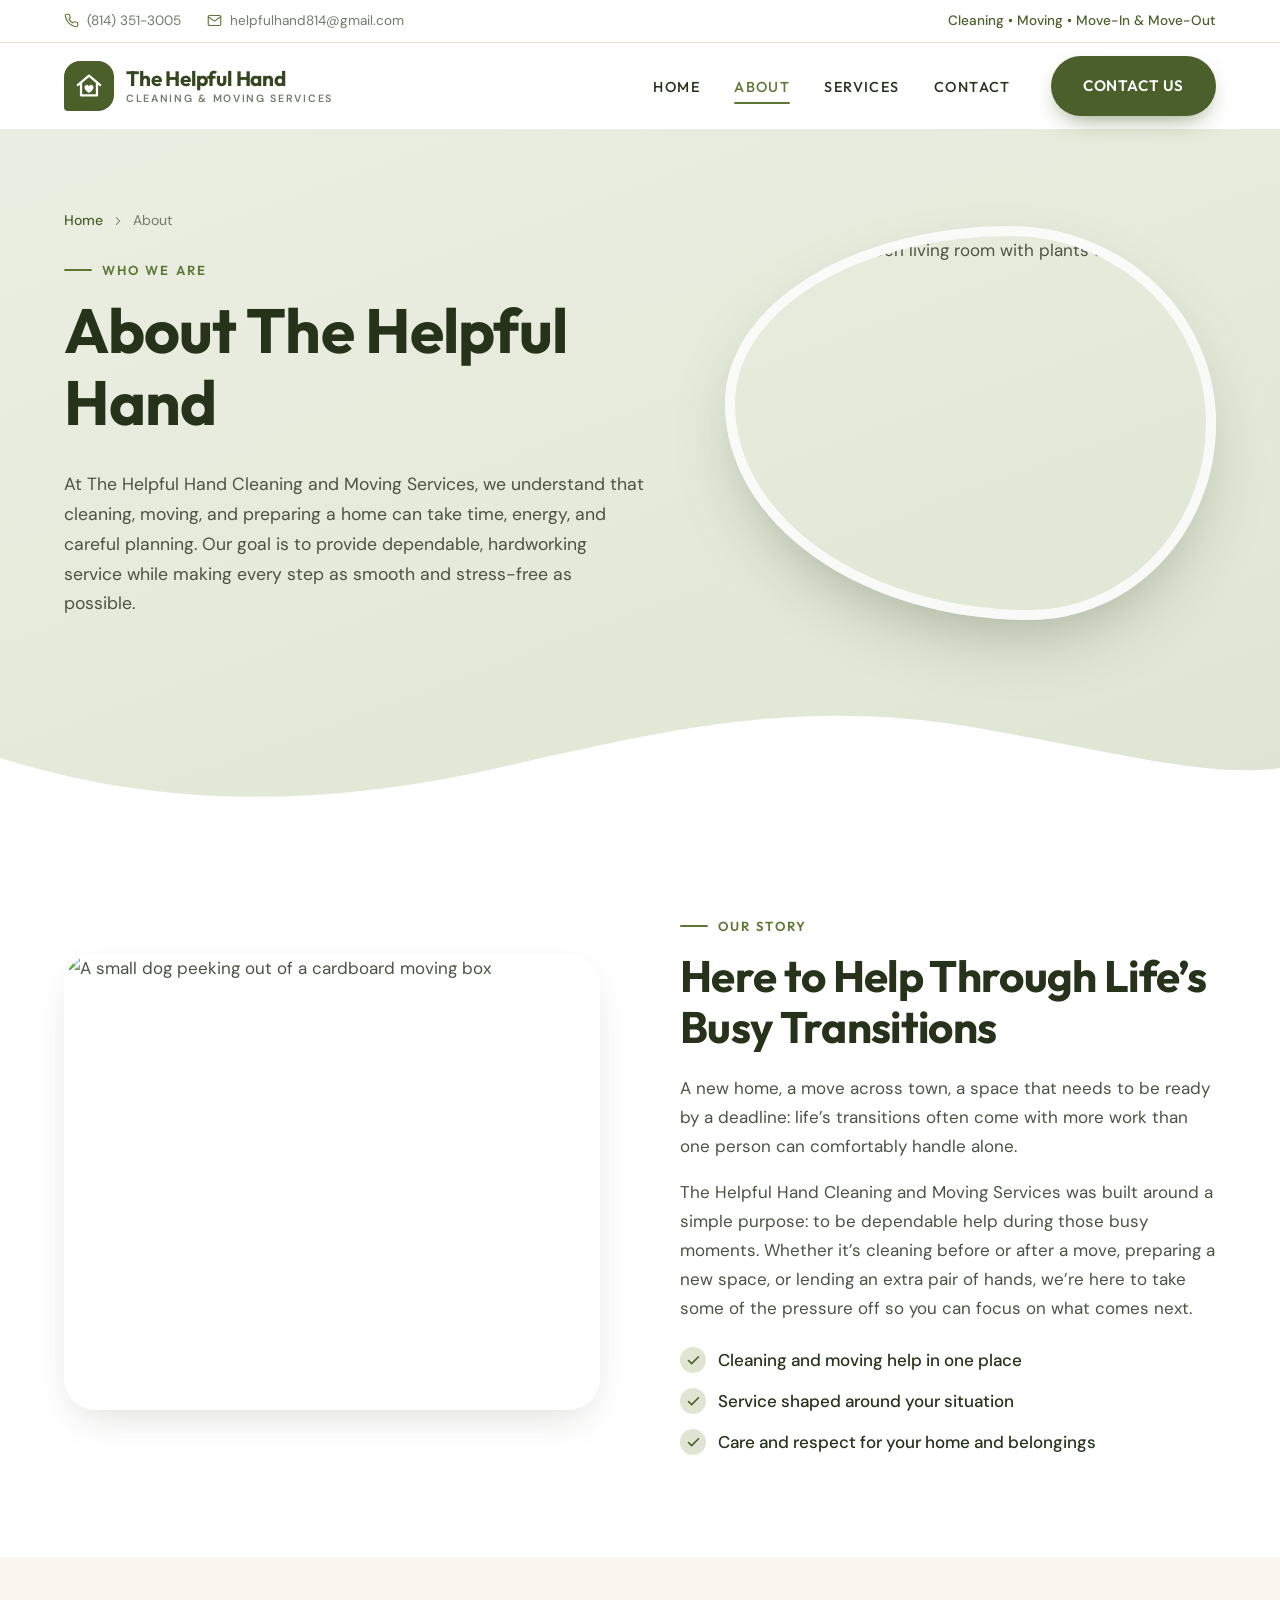
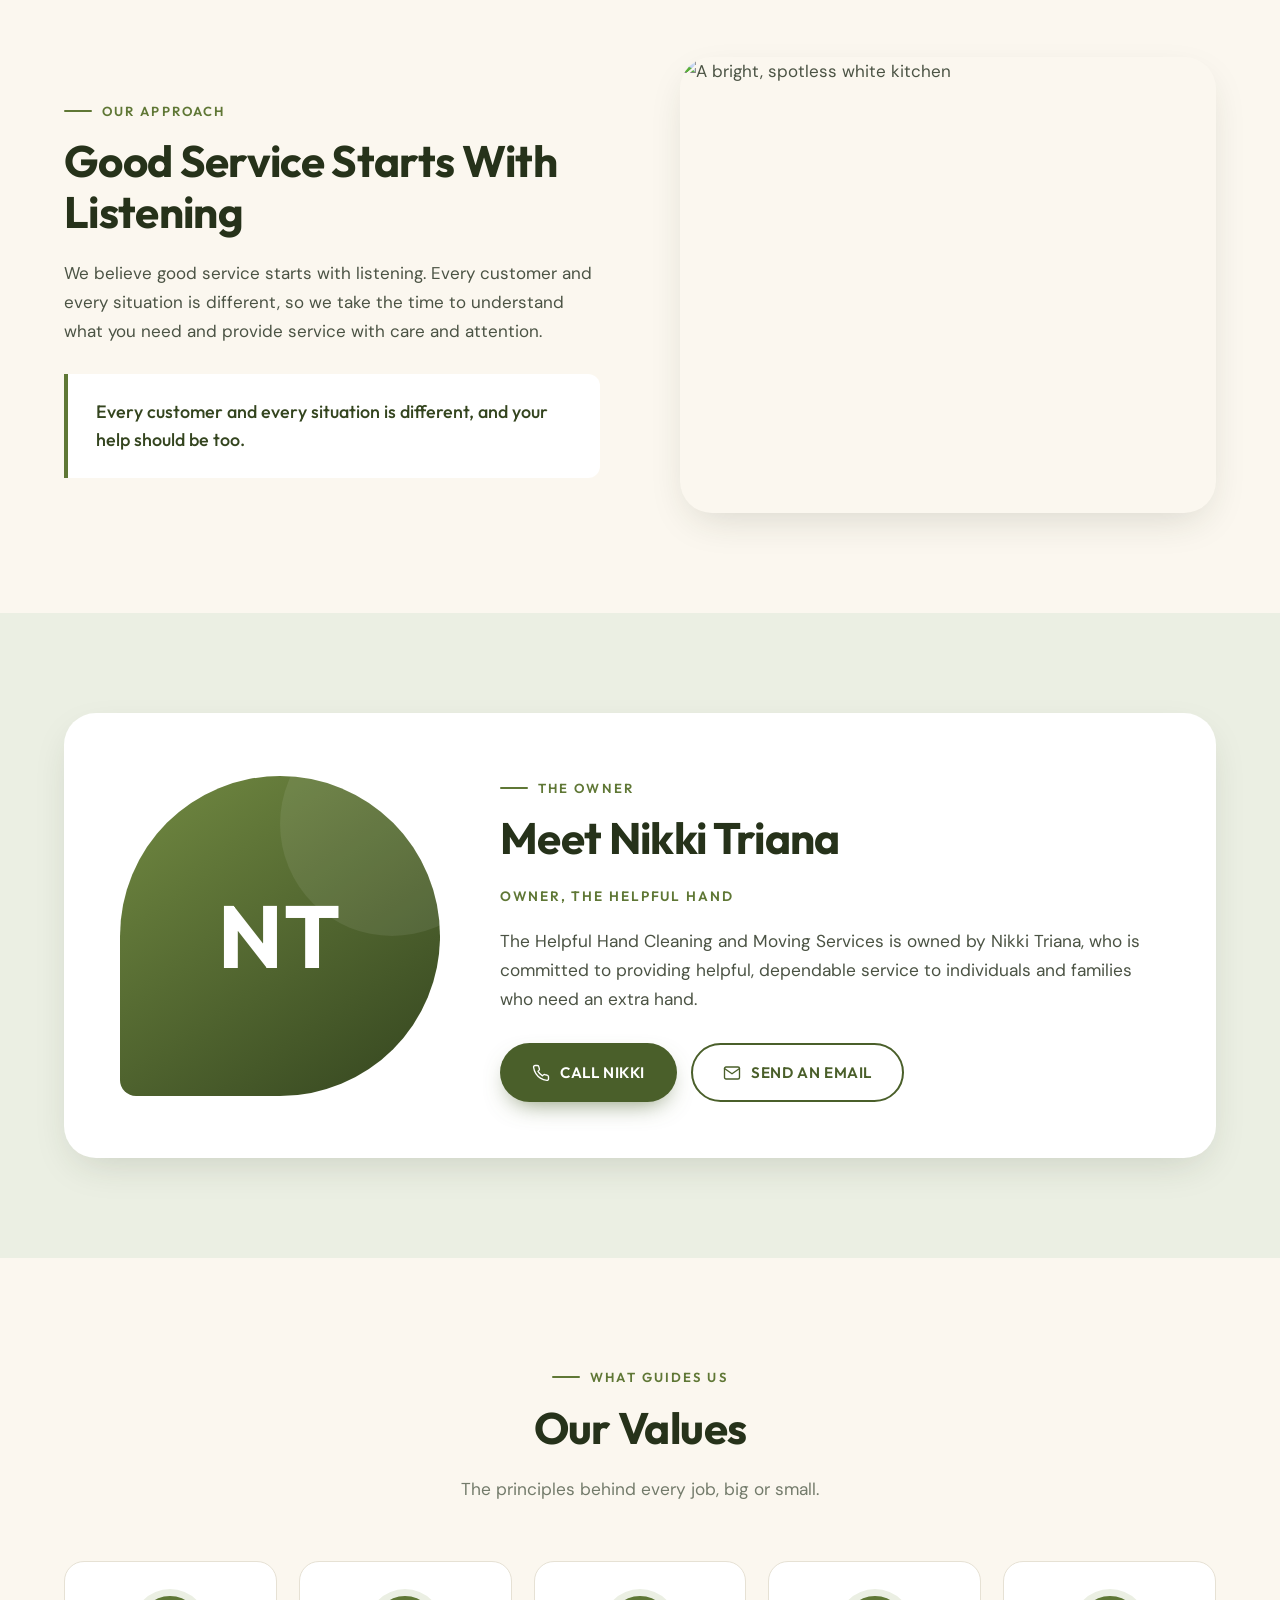
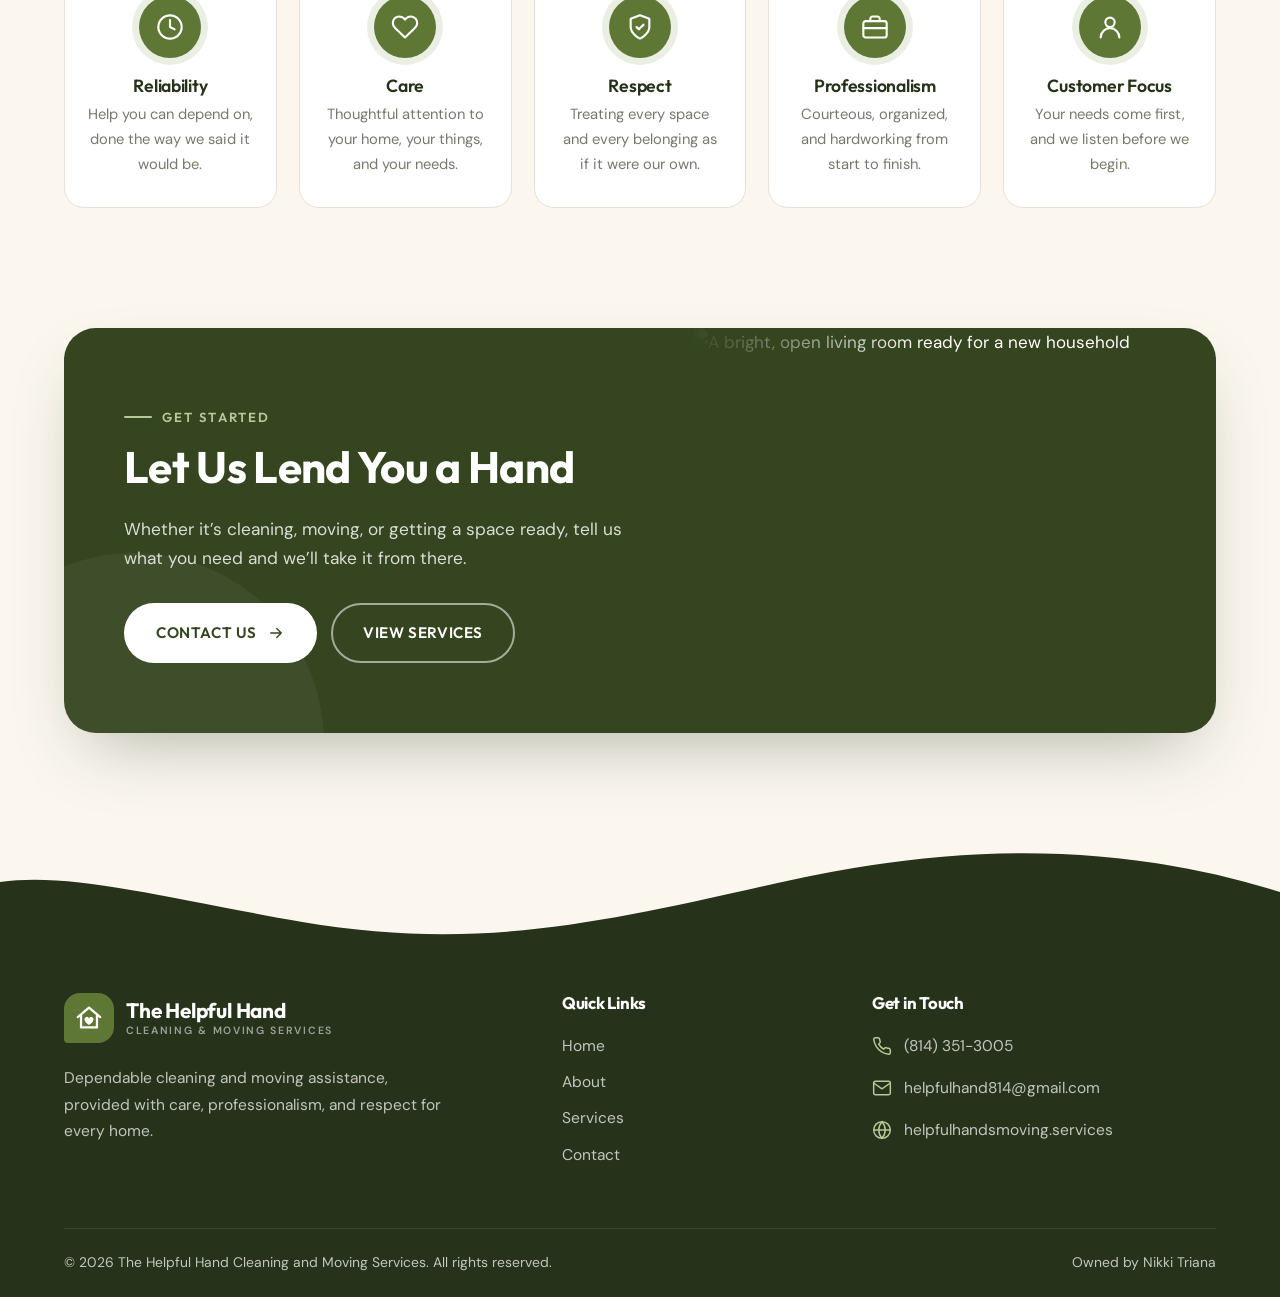
==== about.html @ 850afd28 "Add The Helpful Hand Cleaning and Moving Services website Four-page static site (Home, About, Servic" ====
<!DOCTYPE html>
<html lang="en">
<head>
  <meta charset="UTF-8">
  <meta name="viewport" content="width=device-width, initial-scale=1.0">
  <title>About Us | The Helpful Hand Cleaning and Moving Services</title>
  <meta name="description" content="Learn about The Helpful Hand Cleaning and Moving Services, owned by Nikki Triana, and our commitment to dependable, caring service.">
  <link rel="canonical" href="https://helpfulhandsmoving.services/about.html">
  <link rel="icon" href="data:image/svg+xml,%3Csvg xmlns='http://www.w3.org/2000/svg' viewBox='0 0 32 32'%3E%3Crect width='32' height='32' rx='9' fill='%234a5f2a'/%3E%3Cpath d='M5 15 16 6l11 9' fill='none' stroke='white' stroke-width='2.2' stroke-linecap='round' stroke-linejoin='round'/%3E%3Cpath d='M16 25s-5.5-3.2-5.5-6.6a2.7 2.7 0 0 1 5.5-1 2.7 2.7 0 0 1 5.5 1C21.5 21.8 16 25 16 25z' fill='white'/%3E%3C/svg%3E">
  <link rel="preconnect" href="https://fonts.googleapis.com">
  <link rel="preconnect" href="https://fonts.gstatic.com" crossorigin>
  <link href="https://fonts.googleapis.com/css2?family=DM+Sans:opsz,wght@9..40,400;9..40,500;9..40,700&family=Outfit:wght@500;600;700&display=swap" rel="stylesheet">
  <link rel="stylesheet" href="css/styles.css">
</head>
<body>

  <!-- Icon sprite -->
  <svg width="0" height="0" style="position:absolute" aria-hidden="true">
    <symbol id="i-phone" viewBox="0 0 24 24"><path d="M22 16.9v3a2 2 0 0 1-2.2 2 19.8 19.8 0 0 1-8.6-3.1 19.5 19.5 0 0 1-6-6A19.8 19.8 0 0 1 2.1 4.2 2 2 0 0 1 4.1 2h3a2 2 0 0 1 2 1.7c.1.9.4 1.8.7 2.7a2 2 0 0 1-.5 2.1L8 9.8a16 16 0 0 0 6 6l1.3-1.3a2 2 0 0 1 2.1-.4c.9.3 1.8.6 2.7.7a2 2 0 0 1 1.7 2z"/></symbol>
    <symbol id="i-mail" viewBox="0 0 24 24"><rect x="2" y="4" width="20" height="16" rx="2"/><path d="m22 6-10 7L2 6"/></symbol>
    <symbol id="i-globe" viewBox="0 0 24 24"><circle cx="12" cy="12" r="10"/><path d="M2 12h20M12 2a15 15 0 0 1 0 20 15 15 0 0 1 0-20"/></symbol>
    <symbol id="i-arrow" viewBox="0 0 24 24"><path d="M5 12h14M13 6l6 6-6 6"/></symbol>
    <symbol id="i-chevron" viewBox="0 0 24 24"><path d="m9 6 6 6-6 6"/></symbol>
    <symbol id="i-menu" viewBox="0 0 24 24"><path d="M4 7h16M4 12h16M4 17h16"/></symbol>
    <symbol id="i-check" viewBox="0 0 24 24"><path d="M20 6 9 17l-5-5"/></symbol>
    <symbol id="i-target" viewBox="0 0 24 24"><circle cx="12" cy="12" r="10"/><circle cx="12" cy="12" r="6"/><circle cx="12" cy="12" r="2"/></symbol>
    <symbol id="i-chat" viewBox="0 0 24 24"><path d="M21 15a2 2 0 0 1-2 2H7l-4 4V5a2 2 0 0 1 2-2h14a2 2 0 0 1 2 2z"/><path d="M8 9h8M8 13h5"/></symbol>
    <symbol id="i-shield" viewBox="0 0 24 24"><path d="M12 22s8-4 8-10V5l-8-3-8 3v7c0 6 8 10 8 10z"/><path d="m9 12 2 2 4-4"/></symbol>
    <symbol id="i-sparkle" viewBox="0 0 24 24"><path d="M12 3l1.9 5.1L19 10l-5.1 1.9L12 17l-1.9-5.1L5 10l5.1-1.9z"/><path d="M19 15l.8 2.2L22 18l-2.2.8L19 21l-.8-2.2L16 18l2.2-.8zM5 2l.6 1.4L7 4l-1.4.6L5 6l-.6-1.4L3 4l1.4-.6z"/></symbol>
    <symbol id="i-truck" viewBox="0 0 24 24"><path d="M1 4h14v12H1zM15 8h4l4 4v4h-8z"/><circle cx="5.5" cy="18.5" r="2.5"/><circle cx="18.5" cy="18.5" r="2.5"/></symbol>
    <symbol id="i-home" viewBox="0 0 24 24"><path d="M3 10.5 12 3l9 7.5V20a1 1 0 0 1-1 1h-5v-6H9v6H4a1 1 0 0 1-1-1z"/></symbol>
    <symbol id="i-box" viewBox="0 0 24 24"><path d="M21 8 12 3 3 8v8l9 5 9-5z"/><path d="m3 8 9 5 9-5M12 13v8M7.5 5.5l9 5"/></symbol>
    <symbol id="i-hand" viewBox="0 0 24 24"><path d="M18 11V6a2 2 0 0 0-4 0M14 10V4a2 2 0 0 0-4 0v2M10 10.5V6a2 2 0 0 0-4 0v8"/><path d="M18 8a2 2 0 1 1 4 0v6a8 8 0 0 1-8 8h-2c-2.8 0-4.5-.9-6-2.3l-3.6-3.6a2 2 0 0 1 2.8-2.8L7 15"/></symbol>
    <symbol id="i-clock" viewBox="0 0 24 24"><circle cx="12" cy="12" r="10"/><path d="M12 6v6l4 2"/></symbol>
    <symbol id="i-user" viewBox="0 0 24 24"><circle cx="12" cy="8" r="4"/><path d="M4 21a8 8 0 0 1 16 0"/></symbol>
    <symbol id="i-briefcase" viewBox="0 0 24 24"><rect x="2" y="7" width="20" height="14" rx="2"/><path d="M16 7V5a2 2 0 0 0-2-2h-4a2 2 0 0 0-2 2v2M2 13h20"/></symbol>
    <symbol id="i-calendar" viewBox="0 0 24 24"><rect x="3" y="4" width="18" height="18" rx="2"/><path d="M16 2v4M8 2v4M3 10h18M8 15h.01M12 15h.01M16 15h.01"/></symbol>
    <symbol id="i-heart" viewBox="0 0 24 24"><path d="M20.8 4.6a5.5 5.5 0 0 0-7.8 0L12 5.7l-1-1.1a5.5 5.5 0 0 0-7.8 7.8l1 1.1L12 21l7.8-7.5 1-1.1a5.5 5.5 0 0 0 0-7.8z"/></symbol>
    <symbol id="i-logo" viewBox="0 0 32 32"><path d="M4 15 16 5l12 10" fill="none" stroke="currentColor" stroke-width="2.4" stroke-linecap="round" stroke-linejoin="round"/><path d="M7.5 13.5V26h17V13.5" fill="none" stroke="currentColor" stroke-width="2.4" stroke-linecap="round" stroke-linejoin="round"/><path d="M16 23.5s-4.8-2.8-4.8-5.8a2.4 2.4 0 0 1 4.8-.9 2.4 2.4 0 0 1 4.8.9c0 3-4.8 5.8-4.8 5.8z" fill="currentColor"/></symbol>
  </svg>

  <!-- Top bar -->
  <div class="topbar">
    <div class="container">
      <div class="topbar-contact">
        <a href="tel:+18143513005"><svg class="icon"><use href="#i-phone"/></svg>(814) 351-3005</a>
        <a href="mailto:helpfulhand814@gmail.com" aria-label="Email helpfulhand814@gmail.com"><svg class="icon"><use href="#i-mail"/></svg><span class="label-email">helpfulhand814@gmail.com</span></a>
      </div>
      <span class="topbar-tag">Cleaning &bull; Moving &bull; Move-In &amp; Move-Out</span>
    </div>
  </div>

  <!-- Header -->
  <header class="site-header">
    <div class="container">
      <a href="index.html" class="logo" aria-label="The Helpful Hand home">
        <span class="logo-mark"><svg><use href="#i-logo"/></svg></span>
        <span class="logo-text">
          <span class="logo-name">The Helpful Hand</span>
          <span class="logo-sub">Cleaning &amp; Moving Services</span>
        </span>
      </a>
      <button class="nav-toggle" aria-label="Open menu" aria-expanded="false" aria-controls="site-nav">
        <svg class="icon"><use href="#i-menu"/></svg>
      </button>
      <nav class="nav" id="site-nav" aria-label="Main">
        <ul class="nav-links">
          <li><a href="index.html">Home</a></li>
          <li><a href="about.html" class="active" aria-current="page">About</a></li>
          <li><a href="services.html">Services</a></li>
          <li><a href="contact.html">Contact</a></li>
        </ul>
        <a href="contact.html" class="btn btn-primary">Contact Us</a>
      </nav>
    </div>
  </header>

  <main>
    <!-- Page hero -->
    <section class="page-hero">
      <div class="container">
        <div class="reveal">
          <nav class="breadcrumb" aria-label="Breadcrumb"><a href="index.html">Home</a><svg class="icon"><use href="#i-chevron"/></svg><span>About</span></nav>
          <span class="eyebrow">Who We Are</span>
          <h1>About The Helpful Hand</h1>
          <p>At The Helpful Hand Cleaning and Moving Services, we understand that cleaning, moving, and preparing a home can take time, energy, and careful planning. Our goal is to provide dependable, hardworking service while making every step as smooth and stress-free as possible.</p>
        </div>
        <div class="reveal reveal-delay-2">
          <img class="page-hero-img" src="https://images.unsplash.com/photo-1616046229478-9901c5536a45?auto=format&fit=crop&w=1000&q=80" alt="A calm, sage-green living room with plants and natural light">
        </div>
      </div>
      <svg class="wave wave-bottom" viewBox="0 0 1440 110" preserveAspectRatio="none" aria-hidden="true"><path fill="#ffffff" d="M0,60 C180,110 360,110 560,70 C760,30 900,0 1100,30 C1260,55 1360,80 1440,70 L1440,110 L0,110 Z"/></svg>
    </section>

    <!-- Our Story -->
    <section class="section bg-white">
      <div class="container">
        <div class="split">
          <div class="split-media reveal">
            <img src="https://images.unsplash.com/photo-1520038410233-7141be7e6f97?auto=format&fit=crop&w=1000&q=80" alt="A small dog peeking out of a cardboard moving box" loading="lazy">
          </div>
          <div class="split-text reveal reveal-delay-1">
            <span class="eyebrow">Our Story</span>
            <h2>Here to Help Through Life’s Busy Transitions</h2>
            <p>A new home, a move across town, a space that needs to be ready by a deadline: life’s transitions often come with more work than one person can comfortably handle alone.</p>
            <p>The Helpful Hand Cleaning and Moving Services was built around a simple purpose: to be dependable help during those busy moments. Whether it’s cleaning before or after a move, preparing a new space, or lending an extra pair of hands, we’re here to take some of the pressure off so you can focus on what comes next.</p>
            <ul class="check-list">
              <li><span class="tick"><svg class="icon"><use href="#i-check"/></svg></span>Cleaning and moving help in one place</li>
              <li><span class="tick"><svg class="icon"><use href="#i-check"/></svg></span>Service shaped around your situation</li>
              <li><span class="tick"><svg class="icon"><use href="#i-check"/></svg></span>Care and respect for your home and belongings</li>
            </ul>
          </div>
        </div>
      </div>
    </section>

    <!-- Our Approach -->
    <section class="section bg-cream">
      <div class="container">
        <div class="split reverse">
          <div class="split-media reveal">
            <img src="https://images.unsplash.com/photo-1556912173-3bb406ef7e77?auto=format&fit=crop&w=1000&q=80" alt="A bright, spotless white kitchen" loading="lazy">
          </div>
          <div class="split-text reveal reveal-delay-1">
            <span class="eyebrow">Our Approach</span>
            <h2>Good Service Starts With Listening</h2>
            <p>We believe good service starts with listening. Every customer and every situation is different, so we take the time to understand what you need and provide service with care and attention.</p>
            <blockquote class="quote-block">Every customer and every situation is different, and your help should be too.</blockquote>
          </div>
        </div>
      </div>
    </section>

    <!-- Owner -->
    <section class="section bg-sage">
      <div class="container">
        <div class="owner-card reveal">
          <div class="owner-portrait" aria-hidden="true">
            <span class="owner-initials">NT</span>
          </div>
          <div>
            <span class="eyebrow">The Owner</span>
            <h2>Meet Nikki Triana</h2>
            <span class="owner-role">Owner, The Helpful Hand</span>
            <p>The Helpful Hand Cleaning and Moving Services is owned by Nikki Triana, who is committed to providing helpful, dependable service to individuals and families who need an extra hand.</p>
            <div class="owner-contact">
              <a href="tel:+18143513005" class="btn btn-primary"><svg class="icon"><use href="#i-phone"/></svg> Call Nikki</a>
              <a href="mailto:helpfulhand814@gmail.com" class="btn btn-outline"><svg class="icon"><use href="#i-mail"/></svg> Send an Email</a>
            </div>
          </div>
        </div>
      </div>
    </section>

    <!-- Values -->
    <section class="section bg-cream">
      <div class="container">
        <div class="section-head reveal">
          <span class="eyebrow center">What Guides Us</span>
          <h2>Our Values</h2>
          <p>The principles behind every job, big or small.</p>
        </div>
        <div class="values-grid">
          <article class="value-card reveal">
            <div class="icon-circle"><svg class="icon"><use href="#i-clock"/></svg></div>
            <h3>Reliability</h3>
            <p>Help you can depend on, done the way we said it would be.</p>
          </article>
          <article class="value-card reveal reveal-delay-1">
            <div class="icon-circle"><svg class="icon"><use href="#i-heart"/></svg></div>
            <h3>Care</h3>
            <p>Thoughtful attention to your home, your things, and your needs.</p>
          </article>
          <article class="value-card reveal reveal-delay-2">
            <div class="icon-circle"><svg class="icon"><use href="#i-shield"/></svg></div>
            <h3>Respect</h3>
            <p>Treating every space and every belonging as if it were our own.</p>
          </article>
          <article class="value-card reveal reveal-delay-3">
            <div class="icon-circle"><svg class="icon"><use href="#i-briefcase"/></svg></div>
            <h3>Professionalism</h3>
            <p>Courteous, organized, and hardworking from start to finish.</p>
          </article>
          <article class="value-card reveal reveal-delay-4">
            <div class="icon-circle"><svg class="icon"><use href="#i-user"/></svg></div>
            <h3>Customer Focus</h3>
            <p>Your needs come first, and we listen before we begin.</p>
          </article>
        </div>
      </div>
    </section>

    <!-- CTA -->
    <section class="cta">
      <div class="container">
        <div class="cta-panel reveal">
          <div class="cta-content">
            <span class="eyebrow light">Get Started</span>
            <h2>Let Us Lend You a Hand</h2>
            <p>Whether it’s cleaning, moving, or getting a space ready, tell us what you need and we’ll take it from there.</p>
            <div class="cta-actions">
              <a href="contact.html" class="btn btn-light">Contact Us <svg class="icon"><use href="#i-arrow"/></svg></a>
              <a href="services.html" class="btn btn-ghost-light">View Services</a>
            </div>
          </div>
          <div class="cta-media">
            <img src="https://images.unsplash.com/photo-1613545325278-f24b0cae1224?auto=format&fit=crop&w=1000&q=80" alt="A bright, open living room ready for a new household" loading="lazy">
          </div>
        </div>
      </div>
    </section>
  </main>

  <!-- Footer -->
  <footer class="site-footer">
    <svg class="wave wave-top" viewBox="0 0 1440 110" preserveAspectRatio="none" aria-hidden="true"><path fill="#fbf7ef" d="M0,60 C180,110 360,110 560,70 C760,30 900,0 1100,30 C1260,55 1360,80 1440,70 L1440,110 L0,110 Z"/></svg>
    <div class="container">
      <div class="footer-grid">
        <div class="footer-about">
          <a href="index.html" class="logo" aria-label="The Helpful Hand home">
            <span class="logo-mark"><svg><use href="#i-logo"/></svg></span>
            <span class="logo-text">
              <span class="logo-name">The Helpful Hand</span>
              <span class="logo-sub">Cleaning &amp; Moving Services</span>
            </span>
          </a>
          <p>Dependable cleaning and moving assistance, provided with care, professionalism, and respect for every home.</p>
        </div>
        <div>
          <h4>Quick Links</h4>
          <ul class="footer-links">
            <li><a href="index.html">Home</a></li>
            <li><a href="about.html">About</a></li>
            <li><a href="services.html">Services</a></li>
            <li><a href="contact.html">Contact</a></li>
          </ul>
        </div>
        <div>
          <h4>Get in Touch</h4>
          <ul class="footer-contact">
            <li><a href="tel:+18143513005"><svg class="icon"><use href="#i-phone"/></svg>(814) 351-3005</a></li>
            <li><a href="mailto:helpfulhand814@gmail.com"><svg class="icon"><use href="#i-mail"/></svg>helpfulhand814@gmail.com</a></li>
            <li><a href="https://helpfulhandsmoving.services/"><svg class="icon"><use href="#i-globe"/></svg>helpfulhandsmoving.services</a></li>
          </ul>
        </div>
      </div>
      <div class="footer-bottom">
        <span>&copy; <span data-year>2026</span> The Helpful Hand Cleaning and Moving Services. All rights reserved.</span>
        <span>Owned by Nikki Triana</span>
      </div>
    </div>
  </footer>

  <script src="js/main.js"></script>
</body>
</html>
---- css/styles.css ----
/* ==========================================================
   The Helpful Hand Cleaning and Moving Services
   Shared stylesheet
   ========================================================== */

:root {
  --green-900: #26321a;
  --green-800: #34451f;
  --green-700: #4a5f2a;
  --green-600: #5f7735;
  --green-500: #728a42;
  --green-300: #b9c79a;
  --sage-200: #dfe5d2;
  --sage-100: #ebefe3;
  --cream-100: #fbf7ef;
  --cream-200: #f5efe2;
  --white: #ffffff;
  --ink: #26321a;
  --text: #4b5344;
  --muted: #737b6b;
  --line: #e6e1d4;

  --radius-sm: 12px;
  --radius: 20px;
  --radius-lg: 32px;
  --shadow-sm: 0 2px 10px rgba(38, 50, 26, 0.06);
  --shadow: 0 14px 40px -12px rgba(38, 50, 26, 0.18);
  --shadow-lg: 0 30px 70px -25px rgba(38, 50, 26, 0.35);

  --font-head: "Outfit", system-ui, sans-serif;
  --font-body: "DM Sans", system-ui, sans-serif;
  --container: 1200px;
}

*, *::before, *::after { box-sizing: border-box; }

html { scroll-behavior: smooth; }

body {
  margin: 0;
  font-family: var(--font-body);
  font-size: 17px;
  line-height: 1.7;
  color: var(--text);
  background: var(--cream-100);
  -webkit-font-smoothing: antialiased;
  overflow-x: hidden;
}

img { max-width: 100%; display: block; }
a { color: inherit; text-decoration: none; }

h1, h2, h3, h4 {
  font-family: var(--font-head);
  color: var(--ink);
  line-height: 1.15;
  margin: 0 0 0.5em;
  letter-spacing: -0.015em;
}

h1 { font-size: clamp(2.4rem, 5vw, 3.9rem); font-weight: 700; }
h2 { font-size: clamp(1.9rem, 3.6vw, 2.75rem); font-weight: 700; }
h3 { font-size: 1.3rem; font-weight: 600; }
p  { margin: 0 0 1em; }

.container {
  width: 100%;
  max-width: var(--container);
  margin: 0 auto;
  padding: 0 24px;
}

.icon {
  width: 24px;
  height: 24px;
  fill: none;
  stroke: currentColor;
  stroke-width: 1.8;
  stroke-linecap: round;
  stroke-linejoin: round;
  flex-shrink: 0;
}

.sr-only {
  position: absolute; width: 1px; height: 1px; padding: 0; margin: -1px;
  overflow: hidden; clip: rect(0, 0, 0, 0); border: 0;
}

.eyebrow {
  display: inline-flex;
  align-items: center;
  gap: 10px;
  font-family: var(--font-head);
  font-size: 0.82rem;
  font-weight: 600;
  letter-spacing: 0.16em;
  text-transform: uppercase;
  color: var(--green-600);
  margin-bottom: 14px;
}
.eyebrow::before {
  content: "";
  width: 28px;
  height: 2px;
  border-radius: 2px;
  background: currentColor;
}
.eyebrow.center { justify-content: center; }
.eyebrow.light { color: var(--green-300); }

.section-head {
  max-width: 680px;
  margin: 0 auto 56px;
  text-align: center;
}
.section-head p { color: var(--muted); font-size: 1.08rem; }

/* ---------- Buttons ---------- */
.btn {
  display: inline-flex;
  align-items: center;
  justify-content: center;
  gap: 10px;
  padding: 15px 30px;
  border-radius: 999px;
  font-family: var(--font-head);
  font-weight: 600;
  font-size: 0.95rem;
  letter-spacing: 0.04em;
  text-transform: uppercase;
  border: 2px solid transparent;
  cursor: pointer;
  transition: transform .25s ease, background .25s ease, color .25s ease, box-shadow .25s ease, border-color .25s ease;
  white-space: nowrap;
}
.btn .icon { width: 18px; height: 18px; }
.btn:hover { transform: translateY(-2px); }

.btn-primary { background: var(--green-700); color: var(--white); box-shadow: 0 10px 24px -10px rgba(74, 95, 42, .7); }
.btn-primary:hover { background: var(--green-800); }

.btn-outline { border-color: var(--green-700); color: var(--green-700); background: transparent; }
.btn-outline:hover { background: var(--green-700); color: var(--white); }

.btn-light { background: var(--white); color: var(--green-800); }
.btn-light:hover { background: var(--cream-200); }

.btn-ghost-light { border-color: rgba(255,255,255,.55); color: var(--white); }
.btn-ghost-light:hover { background: var(--white); color: var(--green-800); border-color: var(--white); }

.link-arrow {
  display: inline-flex;
  align-items: center;
  gap: 8px;
  font-family: var(--font-head);
  font-weight: 600;
  font-size: 0.85rem;
  letter-spacing: 0.08em;
  text-transform: uppercase;
  color: var(--green-600);
  transition: gap .25s ease, color .25s ease;
}
.link-arrow .icon { width: 17px; height: 17px; }
.link-arrow:hover { gap: 12px; color: var(--green-800); }

/* ---------- Top bar ---------- */
.topbar {
  background: var(--white);
  border-bottom: 1px solid var(--line);
  font-size: 0.85rem;
  color: var(--muted);
}
.topbar .container {
  display: flex;
  align-items: center;
  justify-content: space-between;
  gap: 16px;
  min-height: 42px;
}
.topbar-contact { display: flex; gap: 26px; }
.topbar a { display: inline-flex; align-items: center; gap: 8px; transition: color .2s; }
.topbar a:hover { color: var(--green-700); }
.topbar .icon { width: 15px; height: 15px; color: var(--green-600); }
.topbar-tag { font-weight: 500; color: var(--green-700); }

/* ---------- Header / Nav ---------- */
.site-header {
  position: sticky;
  top: 0;
  z-index: 50;
  background: rgba(255, 255, 255, 0.96);
  backdrop-filter: blur(10px);
  transition: box-shadow .3s ease;
}
.site-header.scrolled { box-shadow: 0 8px 30px -18px rgba(38, 50, 26, .35); }
.site-header .container {
  display: flex;
  align-items: center;
  justify-content: space-between;
  gap: 24px;
  min-height: 86px;
}

.logo { display: flex; align-items: center; gap: 12px; }
.logo-mark {
  width: 50px; height: 50px;
  display: grid; place-items: center;
  border-radius: 16px 16px 16px 4px;
  background: var(--green-700);
  color: var(--white);
  flex-shrink: 0;
}
.logo-mark svg { width: 30px; height: 30px; }
.logo-text { display: flex; flex-direction: column; line-height: 1.1; }
.logo-name { font-family: var(--font-head); font-weight: 700; font-size: 1.3rem; color: var(--green-800); letter-spacing: -0.01em; }
.logo-sub { font-size: 0.66rem; font-weight: 600; letter-spacing: 0.16em; text-transform: uppercase; color: var(--muted); margin-top: 3px; }

.nav { display: flex; align-items: center; gap: 40px; }
.nav-links { display: flex; gap: 34px; list-style: none; margin: 0; padding: 0; }
.nav-links a {
  position: relative;
  font-family: var(--font-head);
  font-weight: 500;
  font-size: 0.9rem;
  letter-spacing: 0.1em;
  text-transform: uppercase;
  color: var(--ink);
  padding: 6px 0;
  transition: color .2s;
}
.nav-links a::after {
  content: "";
  position: absolute;
  left: 50%; bottom: -2px;
  width: 0; height: 2px;
  border-radius: 2px;
  background: var(--green-600);
  transition: width .25s ease, left .25s ease;
}
.nav-links a:hover, .nav-links a.active { color: var(--green-600); }
.nav-links a:hover::after, .nav-links a.active::after { width: 100%; left: 0; }

.nav-toggle {
  display: none;
  width: 46px; height: 46px;
  border-radius: 14px;
  border: 1px solid var(--line);
  background: var(--cream-100);
  color: var(--green-800);
  cursor: pointer;
  place-items: center;
}

/* ---------- Waves ---------- */
.wave {
  position: absolute;
  left: 0; right: 0;
  width: 100%;
  height: 110px;
  pointer-events: none;
  z-index: 1;
}
.wave-bottom { bottom: -1px; }
.wave-top { top: -1px; transform: rotate(180deg); }

/* ---------- Home hero ---------- */
.hero {
  position: relative;
  background: linear-gradient(160deg, var(--sage-100) 0%, var(--sage-200) 100%);
  padding: 80px 0 190px;
  overflow: hidden;
}
.hero::before {
  content: "";
  position: absolute;
  width: 520px; height: 520px;
  right: -140px; top: -160px;
  border-radius: 50%;
  background: radial-gradient(circle, rgba(255,255,255,.7), rgba(255,255,255,0) 70%);
}
.hero .container {
  position: relative;
  z-index: 2;
  display: grid;
  grid-template-columns: 1.05fr 1fr;
  gap: 60px;
  align-items: center;
}
.hero h1 { color: var(--green-900); }
.hero h1 span { color: var(--green-600); }
.hero-text p { font-size: 1.1rem; max-width: 540px; color: var(--text); }
.hero-actions { display: flex; flex-wrap: wrap; gap: 16px; margin-top: 34px; }

.hero-media { position: relative; }
.hero-img {
  width: 100%;
  aspect-ratio: 4 / 4.4;
  object-fit: cover;
  border-radius: 46% 54% 42% 58% / 40% 38% 62% 60%;
  box-shadow: var(--shadow-lg);
  border: 10px solid rgba(255,255,255,.8);
}
.hero-badge {
  position: absolute;
  left: -28px;
  bottom: 44px;
  display: flex;
  align-items: center;
  gap: 14px;
  padding: 16px 22px 16px 16px;
  border-radius: 20px;
  background: var(--white);
  box-shadow: var(--shadow);
  transition: transform .25s ease;
}
.hero-badge:hover { transform: translateY(-3px); }
.hero-badge .badge-icon {
  width: 48px; height: 48px;
  display: grid; place-items: center;
  border-radius: 50%;
  background: var(--green-700);
  color: var(--white);
}
.hero-badge small { display: block; font-size: 0.78rem; color: var(--muted); line-height: 1.3; }
.hero-badge strong { font-family: var(--font-head); font-size: 1.1rem; color: var(--ink); }
.hero-leaf {
  position: absolute;
  top: 10px; right: -6px;
  width: 92px; height: 92px;
  border-radius: 50%;
  background: var(--green-600);
  color: var(--white);
  display: grid; place-items: center;
  box-shadow: var(--shadow);
}
.hero-leaf svg { width: 40px; height: 40px; }

/* ---------- Pillars (Mission / Approach / Promise) ---------- */
.pillars { position: relative; margin-top: -120px; z-index: 5; padding-bottom: 90px; }
.pillars-grid { display: grid; grid-template-columns: repeat(3, 1fr); gap: 28px; }
.pillar {
  position: relative;
  background: var(--white);
  border-radius: var(--radius);
  padding: 44px 34px 38px;
  box-shadow: var(--shadow);
  text-align: center;
  transition: transform .3s ease, box-shadow .3s ease;
}
.pillar:hover { transform: translateY(-6px); box-shadow: var(--shadow-lg); }
.pillar-num {
  position: absolute;
  top: 20px; right: 26px;
  font-family: var(--font-head);
  font-weight: 700;
  font-size: 2.2rem;
  color: var(--sage-200);
  line-height: 1;
}
.icon-circle {
  width: 72px; height: 72px;
  margin: 0 auto 22px;
  display: grid; place-items: center;
  border-radius: 50%;
  background: var(--green-600);
  color: var(--white);
  box-shadow: 0 0 0 8px var(--sage-100);
}
.icon-circle .icon { width: 32px; height: 32px; }
.pillar p { color: var(--muted); font-size: 0.98rem; margin: 0; }

/* ---------- Services band (home) ---------- */
.services-band {
  position: relative;
  background: var(--green-600);
  padding: 160px 0 170px;
  color: var(--white);
}
.services-band::after {
  content: "";
  position: absolute; inset: 0;
  background-image: radial-gradient(rgba(255,255,255,.08) 1.5px, transparent 1.5px);
  background-size: 26px 26px;
  pointer-events: none;
}
.services-band .container { position: relative; z-index: 2; }
.services-band h2 { color: var(--white); }
.services-band .section-head p { color: rgba(255,255,255,.8); }

.service-grid {
  display: flex;
  flex-wrap: wrap;
  justify-content: center;
  gap: 26px;
}
.service-card {
  flex: 0 1 calc((100% - 52px) / 3);
  background: var(--white);
  border-radius: var(--radius);
  overflow: hidden;
  color: var(--text);
  display: flex;
  flex-direction: column;
  box-shadow: 0 20px 40px -20px rgba(0,0,0,.35);
  transition: transform .3s ease, box-shadow .3s ease;
}
.service-card:hover { transform: translateY(-6px); box-shadow: 0 30px 50px -22px rgba(0,0,0,.45); }
.service-card-media { position: relative; aspect-ratio: 16 / 10; overflow: hidden; }
.service-card-media img { width: 100%; height: 100%; object-fit: cover; transition: transform .6s ease; }
.service-card:hover .service-card-media img { transform: scale(1.06); }
.service-card-icon {
  position: relative;
  margin: -28px 0 0 24px;
  width: 56px; height: 56px;
  display: grid; place-items: center;
  border-radius: 50%;
  background: var(--green-700);
  color: var(--white);
  border: 4px solid var(--white);
  z-index: 2;
}
.service-card-body { padding: 16px 26px 28px; display: flex; flex-direction: column; flex: 1; }
.service-card-body h3 { margin-bottom: 8px; }
.service-card-body p { color: var(--muted); font-size: 0.97rem; flex: 1; }
.services-band .band-cta { text-align: center; margin-top: 56px; }

/* ---------- Why choose ---------- */
.why { position: relative; padding: 110px 0 120px; }
.dots {
  position: absolute;
  width: 110px; height: 170px;
  background-image: radial-gradient(var(--green-300) 2px, transparent 2px);
  background-size: 18px 18px;
  opacity: .7;
  pointer-events: none;
}
.dots-left { left: 3%; top: 180px; }
.dots-right { right: 3%; bottom: 120px; }

.why-grid {
  display: flex;
  flex-wrap: wrap;
  justify-content: center;
  gap: 60px 28px;
  max-width: 1060px;
  margin: 0 auto;
}
.why-card {
  flex: 0 1 calc((100% - 56px) / 3);
  position: relative;
  background: var(--white);
  border-radius: var(--radius);
  padding: 58px 30px 34px;
  text-align: center;
  box-shadow: var(--shadow-sm);
  border: 1px solid var(--line);
  transition: transform .3s ease, box-shadow .3s ease, border-color .3s ease;
}
.why-card:hover { transform: translateY(-6px); box-shadow: var(--shadow); border-color: transparent; }
.why-card .icon-circle {
  position: absolute;
  top: -36px; left: 50%;
  transform: translateX(-50%);
  margin: 0;
  box-shadow: 0 0 0 8px var(--cream-100);
}
.why-card h3 { font-size: 1.18rem; }
.why-card p { color: var(--muted); font-size: 0.96rem; margin: 0; }

/* ---------- CTA panel ---------- */
.cta { padding: 20px 0 110px; }
.cta-panel {
  position: relative;
  display: grid;
  grid-template-columns: 1.2fr 1fr;
  align-items: stretch;
  border-radius: var(--radius-lg);
  overflow: hidden;
  background: var(--green-800);
  color: var(--white);
  box-shadow: var(--shadow-lg);
}
.cta-panel::before {
  content: "";
  position: absolute;
  width: 380px; height: 380px;
  left: -120px; bottom: -200px;
  border-radius: 50%;
  background: rgba(255,255,255,.05);
}
.cta-content { position: relative; padding: 70px 60px; z-index: 1; }
.cta-content h2 { color: var(--white); }
.cta-content p { color: rgba(255,255,255,.82); font-size: 1.08rem; max-width: 520px; }
.cta-actions { display: flex; flex-wrap: wrap; gap: 14px; margin-top: 30px; }
.cta-media { position: relative; min-height: 320px; }
.cta-media img { position: absolute; inset: 0; width: 100%; height: 100%; object-fit: cover; }
.cta-media::before {
  content: "";
  position: absolute; inset: 0;
  z-index: 1;
  background: linear-gradient(90deg, var(--green-800) 0%, rgba(52,69,31,0) 45%);
}

/* ---------- Page hero (inner pages) ---------- */
.page-hero {
  position: relative;
  background: linear-gradient(160deg, var(--sage-100) 0%, var(--sage-200) 100%);
  padding: 80px 0 170px;
  overflow: hidden;
}
.page-hero .container {
  position: relative;
  z-index: 2;
  display: grid;
  grid-template-columns: 1.1fr 0.9fr;
  gap: 60px;
  align-items: center;
}
.page-hero p { font-size: 1.1rem; max-width: 580px; }
.page-hero-img {
  width: 100%;
  aspect-ratio: 5 / 4;
  object-fit: cover;
  border-radius: 58% 42% 38% 62% / 45% 50% 50% 55%;
  border: 10px solid rgba(255,255,255,.8);
  box-shadow: var(--shadow-lg);
}
.breadcrumb {
  display: flex; align-items: center; gap: 8px;
  font-size: 0.88rem;
  color: var(--muted);
  margin-bottom: 18px;
}
.breadcrumb a { color: var(--green-700); font-weight: 500; }
.breadcrumb a:hover { text-decoration: underline; }
.breadcrumb .icon { width: 14px; height: 14px; }

/* ---------- Split (image + text) ---------- */
.section { padding: 100px 0; position: relative; }
.section-tight { padding: 70px 0; }
.bg-white { background: var(--white); }
.bg-cream { background: var(--cream-100); }
.bg-sage { background: var(--sage-100); }

.split {
  display: grid;
  grid-template-columns: 1fr 1fr;
  gap: 80px;
  align-items: center;
}
.split.reverse .split-media { order: 2; }
.split-media { position: relative; }
.split-media img {
  width: 100%;
  aspect-ratio: 4 / 3.4;
  object-fit: cover;
  border-radius: var(--radius-lg);
  box-shadow: var(--shadow);
}
.split-media::before {
  content: "";
  position: absolute;
  inset: 30px -24px -24px 30px;
  border-radius: var(--radius-lg);
  background: var(--sage-200);
  z-index: -1;
}
.split.reverse .split-media::before { inset: 30px 30px -24px -24px; }
.split-text p { color: var(--text); }

.quote-block {
  margin: 28px 0 0;
  padding: 24px 28px;
  border-left: 4px solid var(--green-600);
  border-radius: 0 var(--radius-sm) var(--radius-sm) 0;
  background: var(--cream-100);
  font-family: var(--font-head);
  font-size: 1.12rem;
  font-weight: 500;
  color: var(--green-800);
  line-height: 1.55;
}
.bg-cream .quote-block { background: var(--white); }

.check-list { list-style: none; padding: 0; margin: 24px 0 0; display: grid; gap: 12px; }
.check-list li { display: flex; align-items: flex-start; gap: 12px; color: var(--ink); font-weight: 500; }
.check-list .tick {
  width: 26px; height: 26px;
  display: grid; place-items: center;
  border-radius: 50%;
  background: var(--sage-200);
  color: var(--green-700);
  flex-shrink: 0;
  margin-top: 1px;
}
.check-list .tick .icon { width: 15px; height: 15px; stroke-width: 2.6; }

/* ---------- Owner ---------- */
.owner-card {
  display: grid;
  grid-template-columns: 320px 1fr;
  gap: 60px;
  align-items: center;
  background: var(--white);
  border-radius: var(--radius-lg);
  padding: 56px;
  box-shadow: var(--shadow);
}
.owner-portrait {
  position: relative;
  aspect-ratio: 1;
  border-radius: 50% 50% 50% 16px;
  background: linear-gradient(145deg, var(--green-500), var(--green-800));
  display: grid; place-items: center;
  color: var(--white);
  overflow: hidden;
}
.owner-portrait::after {
  content: "";
  position: absolute;
  width: 70%; height: 70%;
  right: -20%; top: -20%;
  border-radius: 50%;
  background: rgba(255,255,255,.08);
}
.owner-initials { font-family: var(--font-head); font-size: 5.5rem; font-weight: 700; letter-spacing: 0.02em; }
.owner-role { font-family: var(--font-head); font-size: 0.85rem; font-weight: 600; letter-spacing: 0.14em; text-transform: uppercase; color: var(--green-600); margin-bottom: 18px; display: block; }
.owner-card p { font-size: 1.08rem; }
.owner-contact { display: flex; flex-wrap: wrap; gap: 14px; margin-top: 28px; }

/* ---------- Values ---------- */
.values-grid { display: grid; grid-template-columns: repeat(5, 1fr); gap: 22px; }
.value-card {
  background: var(--white);
  border-radius: var(--radius);
  padding: 34px 22px 30px;
  text-align: center;
  border: 1px solid var(--line);
  transition: transform .3s ease, box-shadow .3s ease, border-color .3s;
}
.value-card:hover { transform: translateY(-6px); box-shadow: var(--shadow); border-color: transparent; }
.value-card .icon-circle { width: 62px; height: 62px; margin-bottom: 18px; box-shadow: 0 0 0 7px var(--sage-100); }
.value-card .icon-circle .icon { width: 28px; height: 28px; }
.value-card h3 { font-size: 1.1rem; margin-bottom: 6px; }
.value-card p { font-size: 0.92rem; color: var(--muted); margin: 0; }

/* ---------- Services page ---------- */
.service-nav {
  display: flex;
  flex-wrap: wrap;
  justify-content: center;
  gap: 12px;
  margin-top: -40px;
  position: relative;
  z-index: 5;
}
.service-nav a {
  display: inline-flex;
  align-items: center;
  gap: 10px;
  padding: 12px 22px;
  border-radius: 999px;
  background: var(--white);
  box-shadow: var(--shadow-sm);
  border: 1px solid var(--line);
  font-family: var(--font-head);
  font-weight: 500;
  color: var(--ink);
  transition: background .25s, color .25s, transform .25s;
}
.service-nav a .icon { width: 19px; height: 19px; color: var(--green-600); transition: color .25s; }
.service-nav a:hover { background: var(--green-700); color: var(--white); transform: translateY(-2px); }
.service-nav a:hover .icon { color: var(--white); }

.service-list { display: grid; gap: 44px; }
.service-detail {
  display: grid;
  grid-template-columns: 1fr 1fr;
  background: var(--white);
  border-radius: var(--radius-lg);
  overflow: hidden;
  box-shadow: var(--shadow);
  scroll-margin-top: 120px;
}
.service-detail:nth-child(even) .service-detail-media { order: 2; }
.service-detail-media { position: relative; min-height: 380px; }
.service-detail-media img { position: absolute; inset: 0; width: 100%; height: 100%; object-fit: cover; }
.service-detail-num {
  position: absolute;
  top: 24px; left: 24px;
  padding: 8px 16px;
  border-radius: 999px;
  background: rgba(255,255,255,.92);
  font-family: var(--font-head);
  font-weight: 700;
  font-size: 0.85rem;
  letter-spacing: 0.12em;
  color: var(--green-700);
}
.service-detail-body { padding: 60px 56px; display: flex; flex-direction: column; justify-content: center; }
.service-detail-body .icon-circle { margin: 0 0 24px; width: 64px; height: 64px; }
.service-detail-body .icon-circle .icon { width: 28px; height: 28px; }
.service-tagline {
  font-family: var(--font-head);
  font-size: 1.2rem;
  font-weight: 500;
  color: var(--green-600);
  margin-bottom: 16px;
}
.service-detail-body h2 { font-size: clamp(1.7rem, 3vw, 2.2rem); margin-bottom: 8px; }
.service-detail-body .btn { align-self: flex-start; margin-top: 14px; }

/* ---------- Contact page ---------- */
.contact-grid {
  display: grid;
  grid-template-columns: 0.85fr 1.15fr;
  gap: 40px;
  align-items: start;
  margin-top: -110px;
  position: relative;
  z-index: 5;
}
.contact-info { display: grid; gap: 20px; }
.info-card {
  display: flex;
  align-items: center;
  gap: 20px;
  padding: 26px 28px;
  background: var(--white);
  border-radius: var(--radius);
  box-shadow: var(--shadow);
  transition: transform .3s ease;
}
a.info-card:hover { transform: translateY(-4px); }
.info-card .icon-circle { margin: 0; width: 60px; height: 60px; flex-shrink: 0; box-shadow: 0 0 0 6px var(--sage-100); }
.info-card .icon-circle .icon { width: 26px; height: 26px; }
.info-card small { display: block; font-size: 0.8rem; letter-spacing: 0.12em; text-transform: uppercase; color: var(--muted); font-weight: 600; }
.info-card strong { font-family: var(--font-head); font-size: 1.2rem; color: var(--ink); font-weight: 600; word-break: break-word; }

.info-note {
  padding: 30px 28px;
  border-radius: var(--radius);
  background: var(--green-700);
  color: rgba(255,255,255,.88);
}
.info-note h3 { color: var(--white); font-size: 1.2rem; }
.info-note p { margin: 0; font-size: 0.97rem; }

.form-card {
  background: var(--white);
  border-radius: var(--radius-lg);
  padding: 48px;
  box-shadow: var(--shadow-lg);
}
.form-card h2 { font-size: 1.9rem; }
.form-card > p { color: var(--muted); margin-bottom: 30px; }
.form-grid { display: grid; grid-template-columns: 1fr 1fr; gap: 20px; }
.field { display: flex; flex-direction: column; gap: 8px; }
.field.full { grid-column: 1 / -1; }
.field label { font-family: var(--font-head); font-weight: 500; font-size: 0.92rem; color: var(--ink); }
.field label .req { color: var(--green-600); }
.field input, .field select, .field textarea {
  width: 100%;
  font: inherit;
  font-size: 1rem;
  color: var(--ink);
  background: var(--cream-100);
  border: 1.5px solid var(--line);
  border-radius: var(--radius-sm);
  padding: 14px 16px;
  transition: border-color .2s, background .2s, box-shadow .2s;
}
.field textarea { min-height: 150px; resize: vertical; }
.field select {
  appearance: none;
  background-image: url("data:image/svg+xml,%3Csvg xmlns='http://www.w3.org/2000/svg' width='20' height='20' viewBox='0 0 24 24' fill='none' stroke='%235f7735' stroke-width='2' stroke-linecap='round' stroke-linejoin='round'%3E%3Cpath d='m6 9 6 6 6-6'/%3E%3C/svg%3E");
  background-repeat: no-repeat;
  background-position: right 14px center;
  padding-right: 44px;
}
.field input:focus, .field select:focus, .field textarea:focus {
  outline: none;
  border-color: var(--green-600);
  background: var(--white);
  box-shadow: 0 0 0 4px rgba(95, 119, 53, .15);
}
.field.invalid input, .field.invalid select, .field.invalid textarea { border-color: #b4533a; }
.field-error { font-size: 0.82rem; color: #b4533a; display: none; }
.field.invalid .field-error { display: block; }
.form-footer { display: flex; flex-wrap: wrap; align-items: center; justify-content: space-between; gap: 16px; margin-top: 28px; }
.form-footer small { color: var(--muted); font-size: 0.85rem; }
.form-status {
  display: none;
  margin-top: 22px;
  padding: 16px 20px;
  border-radius: var(--radius-sm);
  background: var(--sage-100);
  color: var(--green-800);
  font-weight: 500;
}
.form-status.show { display: block; }

/* ---------- Footer ---------- */
.site-footer {
  position: relative;
  background: var(--green-900);
  color: rgba(255,255,255,.72);
  padding: 150px 0 0;
  font-size: 0.97rem;
}
.footer-grid {
  display: grid;
  grid-template-columns: 1.4fr 0.8fr 1.1fr;
  gap: 60px;
  padding-bottom: 60px;
}
.site-footer .logo-mark { background: var(--green-600); }
.site-footer .logo-name { color: var(--white); }
.site-footer .logo-sub { color: rgba(255,255,255,.55); }
.footer-about p { margin-top: 22px; max-width: 380px; }
.site-footer h4 {
  color: var(--white);
  font-size: 1.05rem;
  margin-bottom: 20px;
}
.footer-links { list-style: none; margin: 0; padding: 0; display: grid; gap: 10px; }
.footer-links a { transition: color .2s, padding .2s; }
.footer-links a:hover { color: var(--white); padding-left: 4px; }
.footer-contact { list-style: none; margin: 0; padding: 0; display: grid; gap: 16px; }
.footer-contact a { display: flex; align-items: center; gap: 12px; transition: color .2s; word-break: break-word; }
.footer-contact a:hover { color: var(--white); }
.footer-contact .icon { width: 20px; height: 20px; color: var(--green-300); }
.footer-bottom {
  border-top: 1px solid rgba(255,255,255,.1);
  padding: 22px 0;
  font-size: 0.87rem;
  display: flex;
  justify-content: space-between;
  flex-wrap: wrap;
  gap: 10px;
}

/* ---------- Reveal animation ---------- */
.reveal { opacity: 0; transform: translateY(28px); transition: opacity .8s ease, transform .8s ease; }
.reveal.visible { opacity: 1; transform: none; }
.reveal-delay-1 { transition-delay: .1s; }
.reveal-delay-2 { transition-delay: .2s; }
.reveal-delay-3 { transition-delay: .3s; }
.reveal-delay-4 { transition-delay: .4s; }

@media (prefers-reduced-motion: reduce) {
  html { scroll-behavior: auto; }
  .reveal { opacity: 1; transform: none; transition: none; }
  * { transition-duration: 0s !important; }
}

/* ==========================================================
   Responsive
   ========================================================== */
@media (max-width: 1100px) {
  .values-grid { grid-template-columns: repeat(3, 1fr); }
  .service-detail-body { padding: 48px 40px; }
}

@media (max-width: 980px) {
  .nav-toggle { display: grid; }
  .nav {
    position: absolute;
    top: 100%; left: 0; right: 0;
    flex-direction: column;
    align-items: stretch;
    gap: 18px;
    padding: 18px 24px 28px;
    background: var(--white);
    box-shadow: 0 20px 30px -20px rgba(38,50,26,.35);
    border-top: 1px solid var(--line);
    display: none;
  }
  .nav.open { display: flex; }
  .nav-links { flex-direction: column; gap: 0; }
  .nav-links a { display: block; padding: 14px 4px; border-bottom: 1px solid var(--line); }
  .nav-links a::after { display: none; }

  .hero { padding: 60px 0 170px; }
  .hero .container, .page-hero .container { grid-template-columns: 1fr; gap: 50px; }
  .hero-media { max-width: 520px; margin: 0 auto; width: 100%; }
  .page-hero-img { max-width: 560px; margin: 0 auto; }

  .pillars-grid { grid-template-columns: 1fr; max-width: 560px; margin: 0 auto; }
  .service-card { flex-basis: calc((100% - 26px) / 2); }
  .why-card { flex-basis: calc((100% - 28px) / 2); }

  .split { grid-template-columns: 1fr; gap: 60px; }
  .split.reverse .split-media { order: 0; }
  .split-media { max-width: 600px; }

  .cta-panel { grid-template-columns: 1fr; }
  .cta-media { min-height: 260px; order: -1; }
  .cta-media::before { background: linear-gradient(0deg, var(--green-800) 0%, rgba(52,69,31,0) 55%); }
  .cta-content { padding: 44px 36px 52px; }

  .owner-card { grid-template-columns: 1fr; padding: 40px; gap: 36px; text-align: center; }
  .owner-portrait { max-width: 240px; margin: 0 auto; width: 100%; }
  .owner-contact { justify-content: center; }

  .service-detail { grid-template-columns: 1fr; }
  .service-detail:nth-child(even) .service-detail-media { order: 0; }
  .service-detail-media { min-height: 280px; }

  .contact-grid { grid-template-columns: 1fr; }
  .footer-grid { grid-template-columns: 1fr 1fr; }
  .footer-about { grid-column: 1 / -1; }
}

@media (max-width: 720px) {
  body { font-size: 16px; }
  .topbar-tag { display: none; }
  .topbar .container { justify-content: center; }
  .topbar-contact { gap: 18px; }
  .section { padding: 76px 0; }
  .services-band { padding: 130px 0 140px; }
  .service-card, .why-card { flex-basis: 100%; }
  .why-grid { gap: 56px; }
  .values-grid { grid-template-columns: 1fr 1fr; }
  .form-card { padding: 32px 22px; }
  .form-grid { grid-template-columns: 1fr; }
  .hero-badge { left: 0; bottom: 10px; }
  .hero-leaf { width: 72px; height: 72px; right: 0; }
  .wave { height: 70px; }
  .dots { display: none; }
  .service-detail-body { padding: 36px 26px 40px; }
  .footer-grid { grid-template-columns: 1fr; gap: 40px; }
  .contact-grid { margin-top: -90px; }
}

@media (max-width: 480px) {
  .container { padding: 0 16px; }
  .topbar-contact .label-email { display: none; }
  .logo-name { font-size: 1.1rem; }
  .logo-sub { font-size: 0.58rem; letter-spacing: 0.1em; }
  .logo-mark { width: 44px; height: 44px; }
  .hero-actions .btn, .cta-actions .btn { flex: 1 1 100%; }
  .values-grid { grid-template-columns: 1fr; }
  .owner-card { padding: 32px 22px; }
  .owner-initials { font-size: 4.2rem; }
  .cta-content { padding: 36px 24px 44px; }
  .info-card { padding: 20px; gap: 16px; }
  .info-card strong { font-size: 1.05rem; }
}
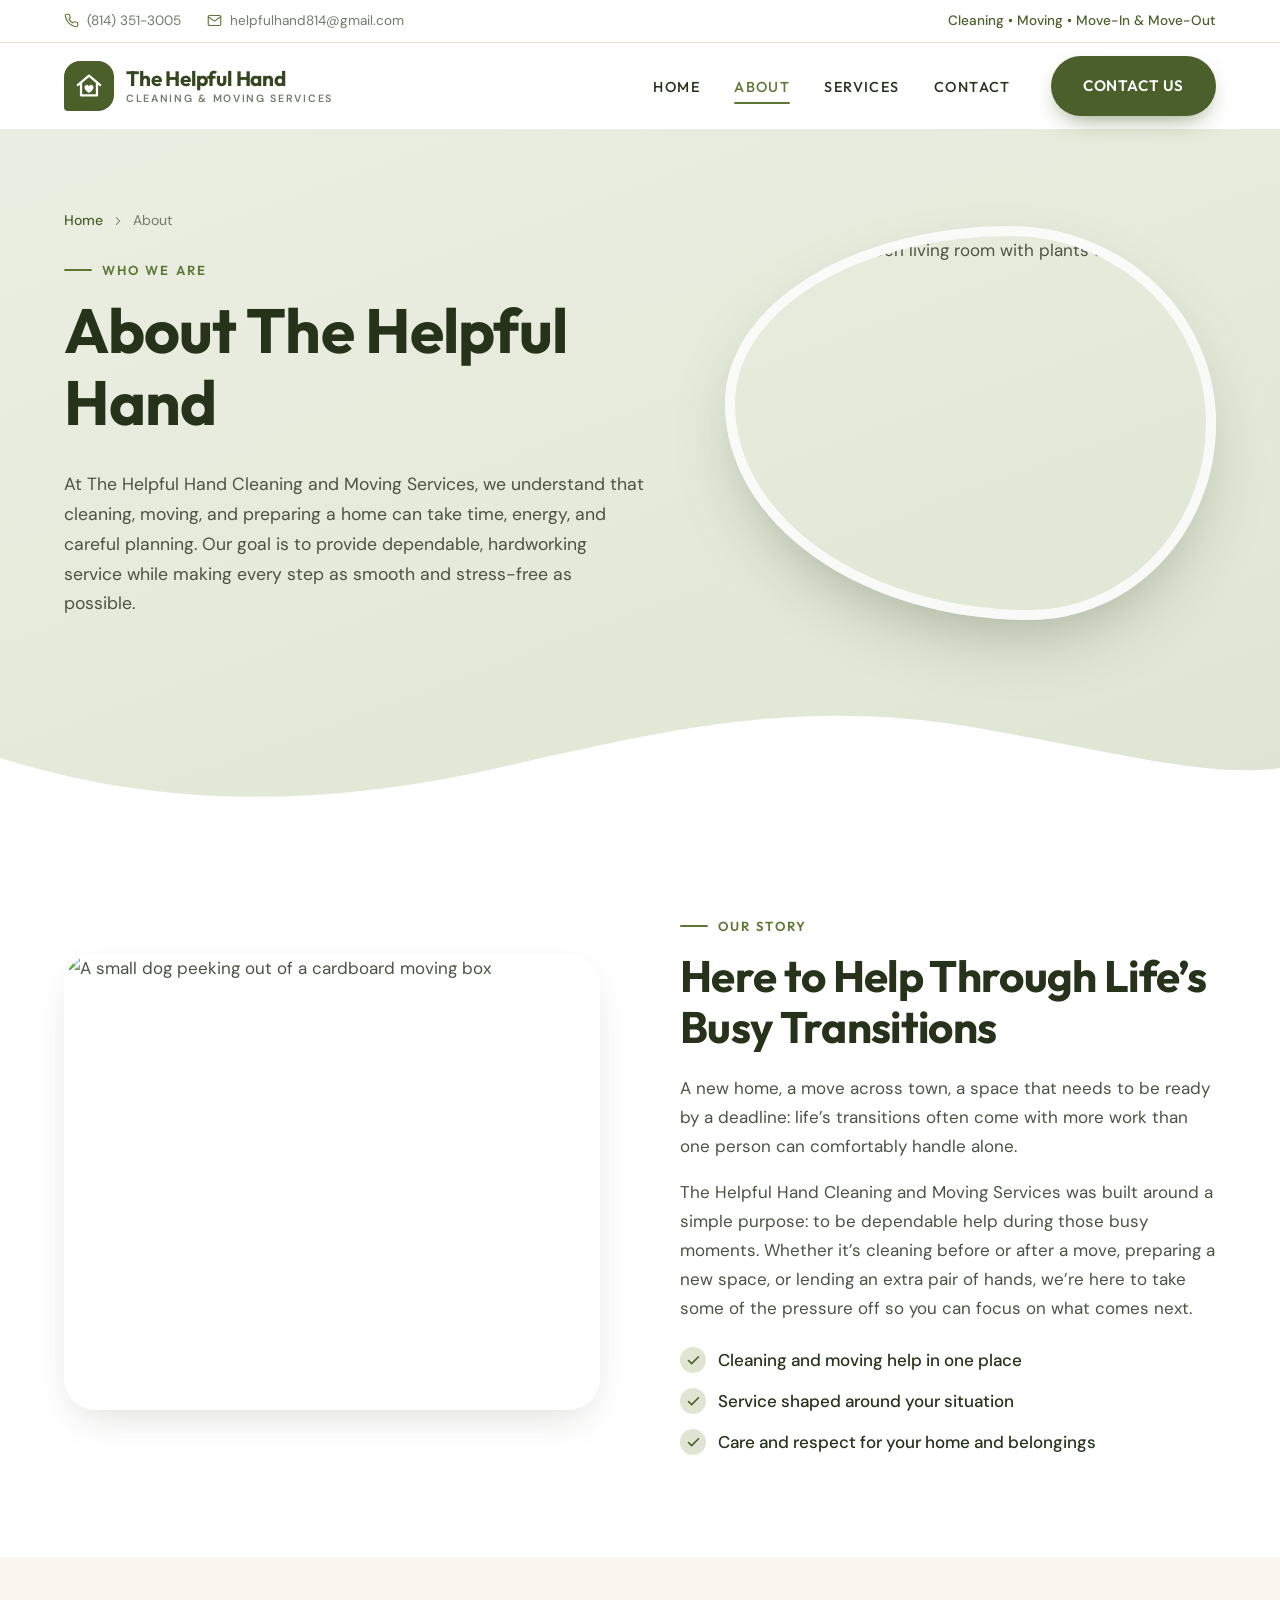
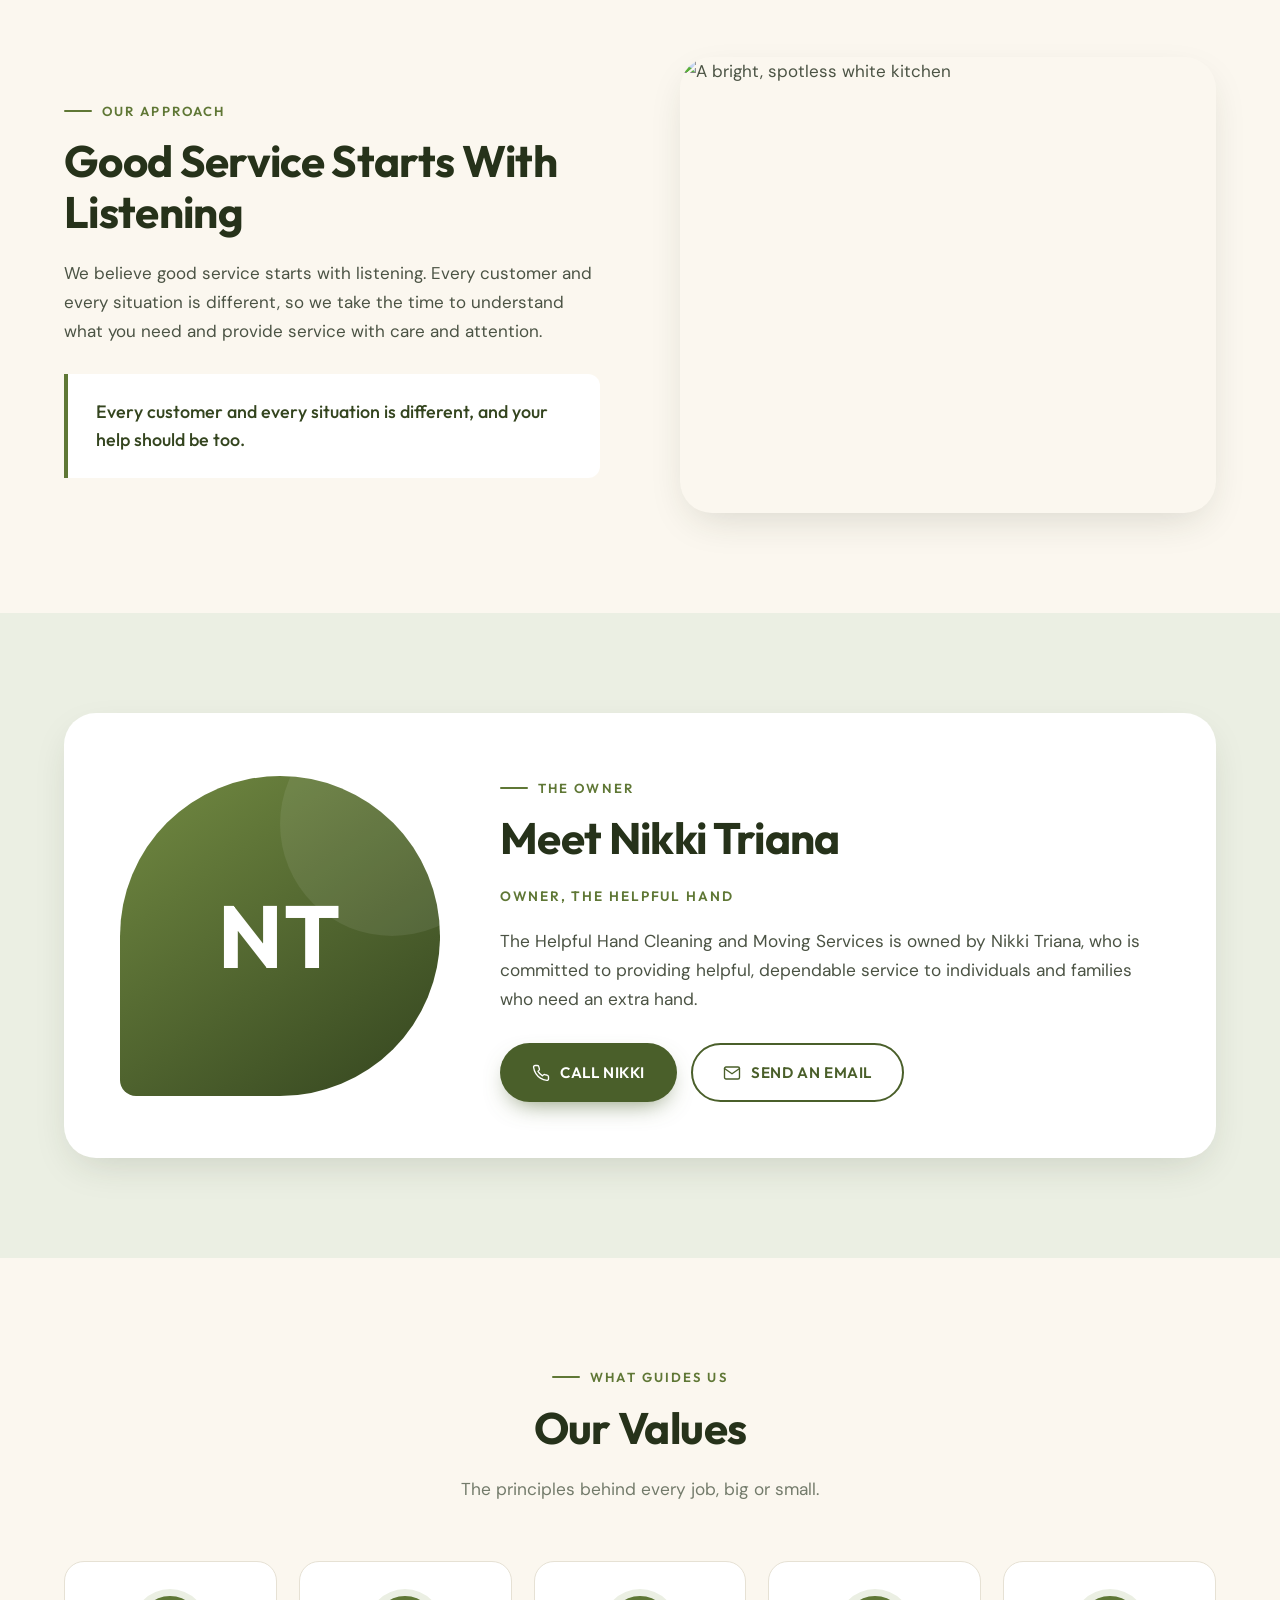
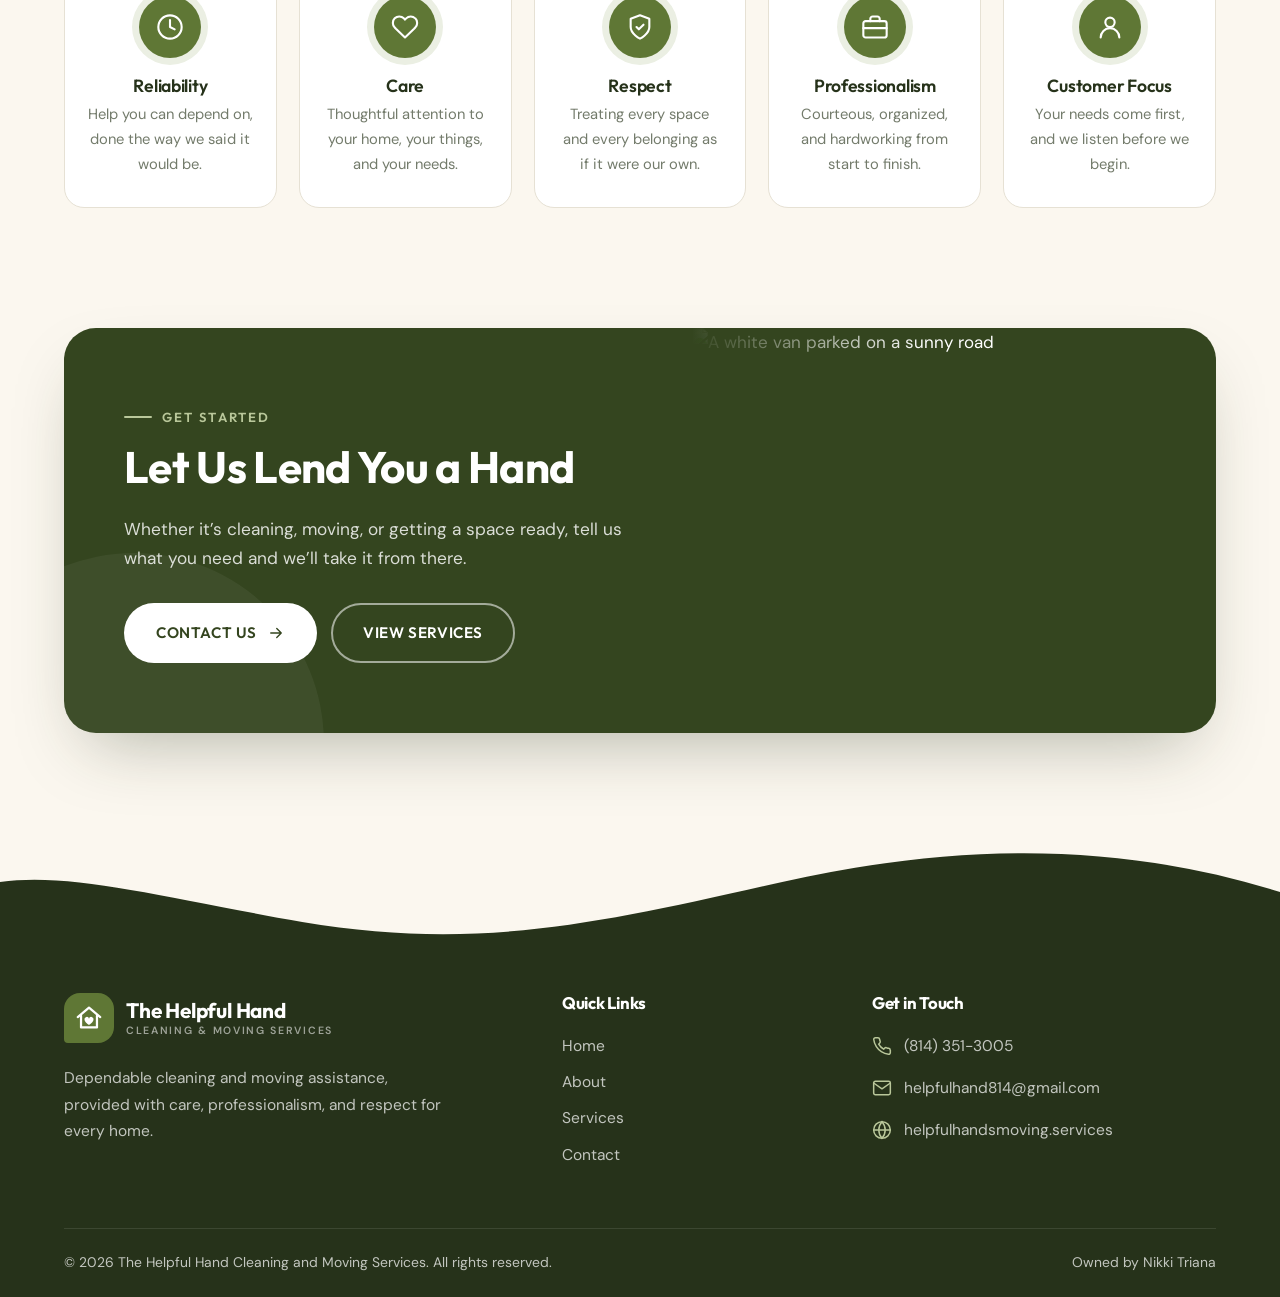
==== commit ab2c6d86: "Use moving van and truck photography across the site Co-Authored-By: Claude Opus 5.5 <noreply@anthro" ====
--- a/about.html
+++ b/about.html
@@ -31,6 +31,7 @@
     <symbol id="i-home" viewBox="0 0 24 24"><path d="M3 10.5 12 3l9 7.5V20a1 1 0 0 1-1 1h-5v-6H9v6H4a1 1 0 0 1-1-1z"/></symbol>
     <symbol id="i-box" viewBox="0 0 24 24"><path d="M21 8 12 3 3 8v8l9 5 9-5z"/><path d="m3 8 9 5 9-5M12 13v8M7.5 5.5l9 5"/></symbol>
     <symbol id="i-hand" viewBox="0 0 24 24"><path d="M18 11V6a2 2 0 0 0-4 0M14 10V4a2 2 0 0 0-4 0v2M10 10.5V6a2 2 0 0 0-4 0v8"/><path d="M18 8a2 2 0 1 1 4 0v6a8 8 0 0 1-8 8h-2c-2.8 0-4.5-.9-6-2.3l-3.6-3.6a2 2 0 0 1 2.8-2.8L7 15"/></symbol>
+    <symbol id="i-trash" viewBox="0 0 24 24"><path d="M3 6h18M8 6V4a2 2 0 0 1 2-2h4a2 2 0 0 1 2 2v2M19 6l-1 14a2 2 0 0 1-2 2H8a2 2 0 0 1-2-2L5 6M10 11v6M14 11v6"/></symbol>
     <symbol id="i-clock" viewBox="0 0 24 24"><circle cx="12" cy="12" r="10"/><path d="M12 6v6l4 2"/></symbol>
     <symbol id="i-user" viewBox="0 0 24 24"><circle cx="12" cy="8" r="4"/><path d="M4 21a8 8 0 0 1 16 0"/></symbol>
     <symbol id="i-briefcase" viewBox="0 0 24 24"><rect x="2" y="7" width="20" height="14" rx="2"/><path d="M16 7V5a2 2 0 0 0-2-2h-4a2 2 0 0 0-2 2v2M2 13h20"/></symbol>
@@ -204,7 +205,7 @@
             </div>
           </div>
           <div class="cta-media">
-            <img src="https://images.unsplash.com/photo-1613545325278-f24b0cae1224?auto=format&fit=crop&w=1000&q=80" alt="A bright, open living room ready for a new household" loading="lazy">
+            <img src="https://images.unsplash.com/photo-1624355761500-f00bb5cfb5a1?auto=format&fit=crop&w=1000&q=80" alt="A white van parked on a sunny road" loading="lazy">
           </div>
         </div>
       </div>
--- a/css/styles.css
+++ b/css/styles.css
@@ -369,6 +369,49 @@
 .icon-circle .icon { width: 32px; height: 32px; }
 .pillar p { color: var(--muted); font-size: 0.98rem; margin: 0; }
 
+.pillars-flat { margin-top: 0; padding-top: 10px; }
+
+/* ---------- Pricing ---------- */
+.pricing { position: relative; padding: 30px 0 100px; }
+.price-grid { display: grid; grid-template-columns: repeat(3, 1fr); gap: 28px; align-items: stretch; }
+.price-group {
+  display: flex;
+  flex-direction: column;
+  background: var(--white);
+  border-radius: var(--radius);
+  box-shadow: var(--shadow);
+  overflow: hidden;
+  transition: transform .3s ease, box-shadow .3s ease;
+}
+.price-group:hover { transform: translateY(-6px); box-shadow: var(--shadow-lg); }
+.price-group-head {
+  display: flex;
+  align-items: center;
+  gap: 18px;
+  padding: 28px 30px;
+  background: var(--sage-100);
+  border-bottom: 1px solid var(--sage-200);
+}
+.price-group-head .icon-circle { margin: 0; width: 60px; height: 60px; flex-shrink: 0; box-shadow: 0 0 0 6px var(--white); }
+.price-group-head .icon-circle .icon { width: 27px; height: 27px; }
+.price-group-head h3 { margin: 0 0 2px; font-size: 1.3rem; }
+.price-group-head p { margin: 0; font-size: 0.9rem; color: var(--muted); }
+.price-list { list-style: none; margin: 0; padding: 10px 30px 0; flex: 1; }
+.price-list li { padding: 20px 0; border-bottom: 1px dashed var(--line); }
+.price-list li:last-child { border-bottom: 0; }
+.price-row { display: flex; justify-content: space-between; align-items: baseline; gap: 14px; flex-wrap: wrap; }
+.price-row h4 { margin: 0; font-size: 1.05rem; font-weight: 600; }
+.price {
+  font-family: var(--font-head);
+  font-weight: 700;
+  font-size: 1.3rem;
+  color: var(--green-600);
+  white-space: nowrap;
+}
+.price small { font-size: 0.8rem; font-weight: 500; color: var(--muted); margin-left: 2px; }
+.price-list p { margin: 6px 0 0; font-size: 0.92rem; color: var(--muted); line-height: 1.55; }
+.price-group > .btn { margin: 10px 30px 30px; }
+
 /* ---------- Services band (home) ---------- */
 .services-band {
   position: relative;
@@ -709,6 +752,27 @@
 }
 .service-detail-body h2 { font-size: clamp(1.7rem, 3vw, 2.2rem); margin-bottom: 8px; }
 .service-detail-body .btn { align-self: flex-start; margin-top: 14px; }
+.mini-prices {
+  list-style: none;
+  margin: 4px 0 12px;
+  padding: 6px 20px;
+  border-radius: var(--radius-sm);
+  background: var(--cream-100);
+  border: 1px solid var(--line);
+}
+.mini-prices li {
+  display: flex;
+  justify-content: space-between;
+  align-items: baseline;
+  gap: 14px;
+  padding: 11px 0;
+  border-bottom: 1px dashed var(--line);
+  font-weight: 500;
+  color: var(--ink);
+}
+.mini-prices li:last-child { border-bottom: 0; }
+.mini-prices strong { font-family: var(--font-head); font-size: 1.1rem; color: var(--green-600); white-space: nowrap; }
+.mini-prices small { font-size: 0.78rem; font-weight: 500; color: var(--muted); }
 
 /* ---------- Contact page ---------- */
 .contact-grid {
@@ -887,6 +951,7 @@
   .page-hero-img { max-width: 560px; margin: 0 auto; }
 
   .pillars-grid { grid-template-columns: 1fr; max-width: 560px; margin: 0 auto; }
+  .price-grid { grid-template-columns: 1fr; max-width: 560px; margin: 0 auto; }
   .service-card { flex-basis: calc((100% - 26px) / 2); }
   .why-card { flex-basis: calc((100% - 28px) / 2); }
 
